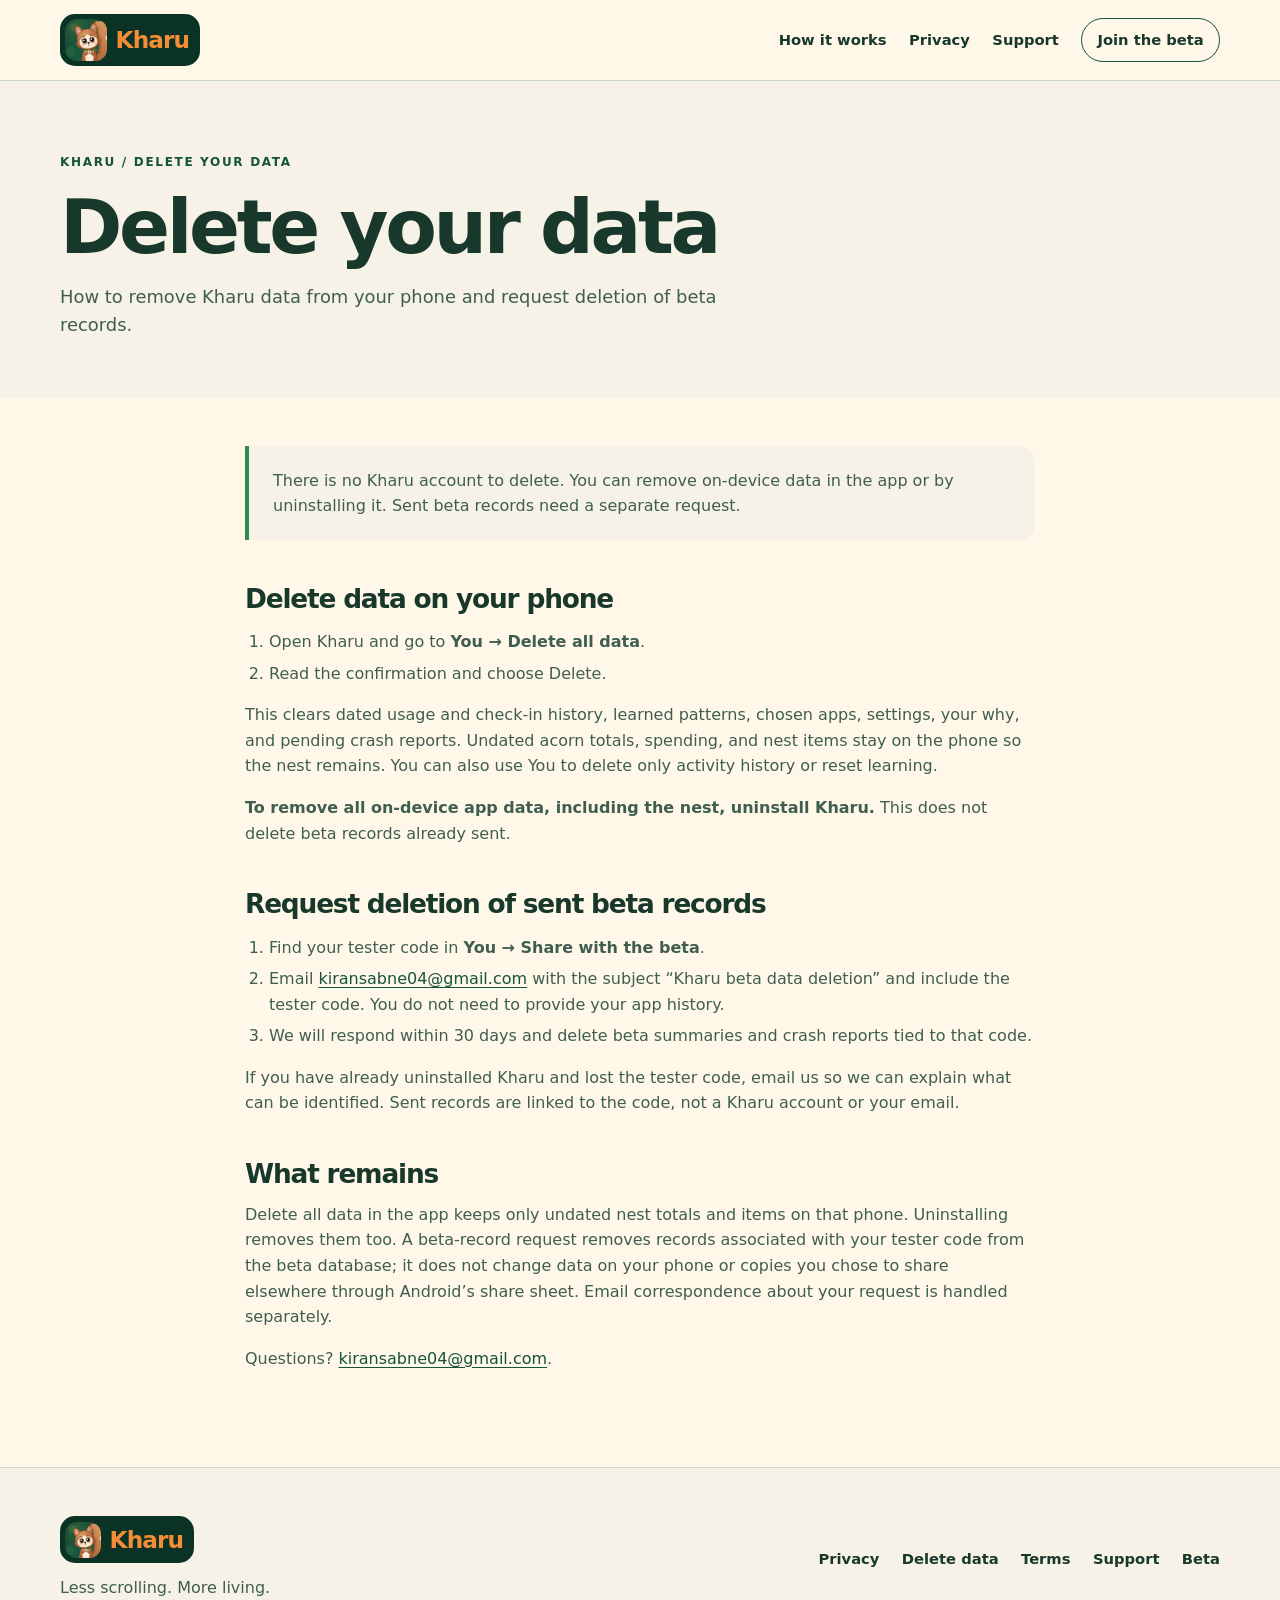
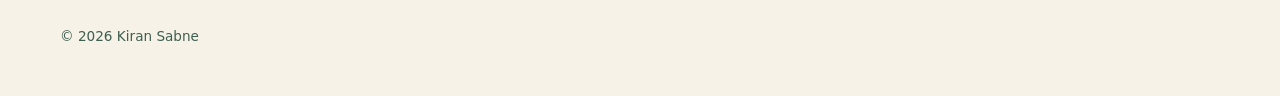
==== delete-data.html @ 49aa3b91 "Launch Kharu website" ====
<!doctype html>
<html lang="en">
<head>
  <meta charset="utf-8"><meta name="viewport" content="width=device-width, initial-scale=1"><meta name="theme-color" content="#0B3325">
  <title>Delete your data — Kharu</title><meta name="description" content="How to remove Kharu data from your phone and request deletion of beta records.">
  <meta property="og:type" content="website"><meta property="og:site_name" content="Kharu"><meta property="og:title" content="Delete your data — Kharu"><meta property="og:description" content="How to remove Kharu data from your phone and request deletion of beta records."><meta property="og:url" content="https://kharu.app/delete-data.html"><meta property="og:image" content="https://kharu.app/assets/feature-graphic-1024x500.png"><meta property="og:image:width" content="1024"><meta property="og:image:height" content="500">
  <meta name="twitter:card" content="summary_large_image"><meta name="twitter:title" content="Delete your data — Kharu"><meta name="twitter:description" content="How to remove Kharu data from your phone and request deletion of beta records."><meta name="twitter:image" content="https://kharu.app/assets/feature-graphic-1024x500.png">
  <link rel="icon" href="assets/kharu-icon.svg" type="image/svg+xml"><link rel="icon" href="assets/icon-512.png" type="image/png" sizes="512x512"><link rel="stylesheet" href="styles.css"><script src="script.js" defer>
</script></head>
<body><a class="skip-link" href="#main">Skip to content</a>
<header class="site-header"><div class="wrap header-inner"><a class="brand" href="index.html" aria-label="Kharu home"><img src="assets/kharu-icon.svg" alt="" width="42" height="42"><span>Kharu</span></a><nav aria-label="Main navigation"><a href="index.html#how">How it works</a><a href="index.html#privacy">Privacy</a><a href="support.html">Support</a><a class="nav-cta" href="beta.html">Join the beta</a></nav></div></header>
<main id="main"><header class="page-hero"><div class="wrap"><p class="eyebrow">Kharu / Delete your data</p><h1>Delete your data</h1><p>How to remove Kharu data from your phone and request deletion of beta records.</p></div></header><div class="wrap prose">
<div class="callout"><p>There is no Kharu account to delete. You can remove on-device data in the app or by uninstalling it. Sent beta records need a separate request.</p></div>
<h2>Delete data on your phone</h2><ol><li>Open Kharu and go to <strong>You → Delete all data</strong>.</li><li>Read the confirmation and choose Delete.</li></ol><p>This clears dated usage and check-in history, learned patterns, chosen apps, settings, your why, and pending crash reports. Undated acorn totals, spending, and nest items stay on the phone so the nest remains. You can also use You to delete only activity history or reset learning.</p><p><strong>To remove all on-device app data, including the nest, uninstall Kharu.</strong> This does not delete beta records already sent.</p>
<h2>Request deletion of sent beta records</h2><ol><li>Find your tester code in <strong>You → Share with the beta</strong>.</li><li>Email <a href="mailto:kiransabne04@gmail.com">kiransabne04@gmail.com</a> with the subject “Kharu beta data deletion” and include the tester code. You do not need to provide your app history.</li><li>We will respond within 30 days and delete beta summaries and crash reports tied to that code.</li></ol><p>If you have already uninstalled Kharu and lost the tester code, email us so we can explain what can be identified. Sent records are linked to the code, not a Kharu account or your email.</p>
<h2>What remains</h2><p>Delete all data in the app keeps only undated nest totals and items on that phone. Uninstalling removes them too. A beta-record request removes records associated with your tester code from the beta database; it does not change data on your phone or copies you chose to share elsewhere through Android’s share sheet. Email correspondence about your request is handled separately.</p><p>Questions? <a href="mailto:kiransabne04@gmail.com">kiransabne04@gmail.com</a>.</p></div></main><footer class="site-footer"><div class="wrap footer-inner"><div><a class="brand" href="index.html"><img src="assets/kharu-icon.svg" alt="" width="36" height="36"><span>Kharu</span></a><p>Less scrolling. More living.</p></div><nav aria-label="Footer navigation"><a href="privacy.html">Privacy</a><a href="delete-data.html">Delete data</a><a href="terms.html">Terms</a><a href="support.html">Support</a><a href="beta.html">Beta</a></nav><p class="copyright">© <span data-year>2026</span> Kiran Sabne</p></div></footer></body></html>
---- styles.css ----
:root{color-scheme:light dark;--pine:#0B3325;--forest:#15533B;--leaf:#318A50;--lime:#A8D873;--orange:#F58C36;--gold:#F3B446;--cream:#FFF8E9;--paper:#F7F2E7;--ink:#18382C;--muted:#668175;--night:#102119;--bg:var(--cream);--surface:#fffdf6;--surface-alt:var(--paper);--text:var(--ink);--subtle:#3f5e50;--accent:var(--forest);--border:#cad7ca;--shadow:0 16px 38px rgba(11,51,37,.09)}
*{box-sizing:border-box}html{scroll-behavior:smooth}body{margin:0;background:var(--bg);color:var(--text);font:400 1rem/1.6 system-ui,-apple-system,BlinkMacSystemFont,"Segoe UI",sans-serif}img{max-width:100%;height:auto}a{color:var(--accent);text-underline-offset:.18em}a:hover{text-decoration-thickness:2px}button{font:inherit}button,a{touch-action:manipulation}:focus-visible{outline:3px solid var(--orange);outline-offset:4px}.skip-link{position:absolute;top:-100px;left:1rem;z-index:20;padding:.6rem 1rem;background:var(--surface);border-radius:.5rem}.skip-link:focus{top:1rem}.wrap{width:min(100% - 2.5rem,1160px);margin-inline:auto}.narrow{max-width:790px}.site-header{background:var(--bg);border-bottom:1px solid var(--border)}.header-inner{min-height:80px;display:flex;align-items:center;justify-content:space-between;gap:1.5rem}.brand{display:inline-flex;align-items:center;gap:.55rem;padding:.3rem .7rem .3rem .3rem;border-radius:15px;background:var(--pine);color:var(--orange);font-size:1.45rem;font-weight:800;letter-spacing:-.04em;text-decoration:none;white-space:nowrap}.brand img{border-radius:12px}.site-header nav,.site-footer nav{display:flex;align-items:center;gap:1.4rem;flex-wrap:wrap}.site-header nav a,.site-footer nav a{text-decoration:none;color:var(--text);font-size:.92rem;font-weight:650}.site-header nav a:hover,.site-footer nav a:hover{text-decoration:underline}.nav-cta{padding:.58rem .95rem;border:1.5px solid var(--accent);border-radius:999px}.eyebrow{margin:0 0 .8rem;color:var(--accent);font-size:.75rem;font-weight:800;letter-spacing:.14em;text-transform:uppercase}h1,h2,h3,p{margin-top:0}h1,h2,h3{line-height:1.13;letter-spacing:-.045em}h1{font-size:clamp(3.1rem,7vw,6.3rem);margin-bottom:1.4rem}h1 em{font-style:normal;color:var(--forest)}h2{font-size:clamp(2rem,4vw,3.4rem);margin-bottom:2rem}h3{font-size:1.25rem;margin-bottom:.65rem}.lead{font-size:1.24rem;line-height:1.55;max-width:38rem;color:var(--subtle)}.lead-small{font-size:1.1rem;color:var(--subtle)}.hero{overflow:hidden;padding:clamp(4rem,7vw,7rem) 0 5rem;background:radial-gradient(circle at 84% 50%,rgba(168,216,115,.28),transparent 34%),var(--bg)}.hero-grid{display:grid;grid-template-columns:minmax(0,1.2fr) minmax(290px,.8fr);align-items:center;gap:3rem}.hero-copy{position:relative;z-index:1}.actions{display:flex;flex-wrap:wrap;gap:.8rem;margin:1.7rem 0 1rem}.button{min-height:48px;display:inline-flex;align-items:center;justify-content:center;gap:.7rem;padding:.78rem 1.25rem;border:2px solid transparent;border-radius:16px;text-decoration:none;font-weight:800;line-height:1.2;text-align:center}.button-primary{background:var(--forest);color:#fff;box-shadow:0 5px 0 var(--pine)}.button-primary:hover{background:var(--pine)}.button-secondary{border-color:var(--forest);color:var(--forest);background:transparent}.button-secondary:hover{background:rgba(49,138,80,.08)}.button-cream{background:var(--cream);color:var(--pine);box-shadow:0 5px 0 var(--lime)}.small-note{font-size:.88rem;color:var(--subtle)}.hero-art{display:flex;flex-direction:column;align-items:center;justify-content:center}.art-halo{position:relative;width:min(100%,390px);aspect-ratio:1;display:grid;place-items:center;border-radius:50%;background:radial-gradient(circle,#ddedc5 0 54%,rgba(168,216,115,.32) 55% 69%,transparent 70%)}.art-halo img{width:72%;border-radius:26%;box-shadow:var(--shadow)}.hero-note{margin-top:-.4rem;padding:.6rem 1.1rem;transform:rotate(-3deg);border-radius:999px;background:var(--surface);box-shadow:var(--shadow);font-weight:700}.section{padding:clamp(4rem,7vw,6.5rem) 0}.section-paper{background:var(--surface-alt)}.steps{display:grid;grid-template-columns:repeat(3,minmax(0,1fr));gap:1.3rem}.steps article{padding:1.8rem;border-top:3px solid var(--leaf);background:var(--surface);border-radius:0 0 22px 22px;box-shadow:var(--shadow)}.step-num{display:block;margin-bottom:1.3rem;color:var(--accent);font-size:.85rem;font-weight:800}.steps p,.feature-card p{margin-bottom:0;color:var(--subtle)}.feature-grid{display:grid;grid-template-columns:repeat(3,minmax(0,1fr));gap:1rem}.feature-card{min-height:220px;padding:1.55rem;border:1px solid var(--border);border-radius:22px;background:var(--surface)}.feature-icon{display:grid;place-items:center;width:42px;height:42px;margin-bottom:1rem;border-radius:13px;background:var(--lime);color:var(--pine);font-size:1.25rem;font-weight:800}.section-heading{display:flex;align-items:end;justify-content:space-between;gap:1rem}.section-heading h2{margin-bottom:.5rem}.strip-controls{display:flex;gap:.55rem;margin-bottom:.5rem}.strip-controls button{width:44px;height:44px;border:1px solid var(--accent);border-radius:50%;background:var(--surface);color:var(--accent);cursor:pointer}.strip-controls button:hover{background:var(--lime)}.screenshot-strip{display:flex;gap:1.3rem;overflow-x:auto;scroll-snap-type:x mandatory;scroll-padding-inline:1rem;padding:1rem .2rem 2rem;scrollbar-color:var(--leaf) transparent}.screenshot-strip figure{flex:0 0 min(58vw,230px);margin:0;scroll-snap-align:start}.screenshot-strip img{display:block;width:100%;aspect-ratio:390/844;object-fit:cover;border:1px solid var(--border);border-radius:24px;box-shadow:var(--shadow)}.screenshot-strip figcaption{padding:.8rem 0;font-weight:750;text-align:center}.privacy-section{background:var(--pine);color:var(--cream)}.privacy-section .eyebrow{color:var(--lime)}.privacy-section .lead-small{color:#e8f3e4}.privacy-section a{color:var(--lime)}.privacy-grid{display:grid;grid-template-columns:1fr 1fr;align-items:center;gap:4rem}.text-link{font-weight:750}.permission-card{padding:2rem;border:1px solid rgba(255,248,233,.3);border-radius:24px;background:rgba(255,248,233,.08)}.permission-card h3{margin-bottom:1.2rem}.permission-card dl{margin:0}.permission-card dt{margin-top:1rem;font-weight:800}.permission-card dd{margin:0;color:#e8f3e4}.faq-list{border-top:1px solid var(--border)}.faq-list details{border-bottom:1px solid var(--border);padding:1rem 0}.faq-list summary{cursor:pointer;font-weight:750;font-size:1.08rem}.faq-list details p{margin:1rem 0 0;color:var(--subtle)}.closing{padding:3.2rem 0;background:var(--forest);color:var(--cream)}.closing .eyebrow{color:var(--lime)}.closing h2{margin:0}.closing-inner{display:flex;justify-content:space-between;align-items:center;gap:2rem}.site-footer{padding:3rem 0;background:var(--surface-alt);border-top:1px solid var(--border)}.footer-inner{display:grid;grid-template-columns:1fr auto;gap:1rem 2rem}.footer-inner p{margin:.6rem 0 0;color:var(--subtle)}.copyright{grid-column:1/-1;font-size:.85rem}.page-hero{padding:4.5rem 0 2.5rem;background:var(--surface-alt)}.page-hero h1{font-size:clamp(2.6rem,6vw,4.7rem);margin-bottom:.8rem}.page-hero p:last-child{max-width:45rem;color:var(--subtle);font-size:1.12rem}.prose{max-width:790px;padding:3rem 0 5rem}.prose h2{font-size:1.65rem;margin:2.7rem 0 .8rem}.prose h3{font-size:1.15rem;margin:1.7rem 0 .5rem}.prose p,.prose li{color:var(--subtle)}.prose ul,.prose ol{padding-left:1.5rem}.prose li{margin:.35rem 0}.callout{padding:1.35rem 1.5rem;background:var(--surface-alt);border-left:4px solid var(--leaf);border-radius:0 15px 15px 0}.callout p:last-child{margin-bottom:0}.last-updated{font-size:.88rem}.two-column{display:grid;grid-template-columns:repeat(2,minmax(0,1fr));gap:1rem}.info-card{padding:1.4rem;background:var(--surface);border:1px solid var(--border);border-radius:18px}.info-card p:last-child{margin-bottom:0}.page-actions{display:flex;flex-wrap:wrap;gap:.8rem;margin-top:2rem}
@media(max-width:760px){.header-inner{align-items:flex-start;flex-direction:column;padding:1rem 0}.site-header nav{gap:.7rem 1.1rem}.site-header nav a{font-size:.85rem}.hero-grid,.privacy-grid{grid-template-columns:1fr}.hero{padding:3.7rem 0}.hero-art{max-width:310px;margin:auto}.steps,.feature-grid{grid-template-columns:repeat(2,minmax(0,1fr))}.privacy-grid{gap:2rem}.closing-inner{align-items:flex-start;flex-direction:column}.footer-inner{grid-template-columns:1fr}.copyright{grid-column:auto}}@media(max-width:520px){.wrap{width:min(100% - 2rem,1160px)}.hero-grid{gap:2rem}h1{font-size:3.15rem}.actions .button{width:100%}.steps,.feature-grid,.two-column{grid-template-columns:1fr}.feature-card{min-height:0}.screenshot-strip figure{flex-basis:72vw}.section{padding:3.6rem 0}.site-header nav{width:100%;gap:.45rem .85rem}.nav-cta{padding:.3rem .7rem}.page-hero{padding:3.2rem 0 2rem}.prose{padding:2rem 0 4rem}}
@media(prefers-color-scheme:dark){:root{--bg:var(--night);--surface:#193d2d;--surface-alt:var(--pine);--text:var(--cream);--subtle:#d6e8d7;--accent:var(--lime);--border:#496b56;--shadow:0 16px 38px rgba(0,0,0,.23)}h1 em{color:var(--lime)}.button-primary{background:var(--lime);color:var(--pine);box-shadow:0 5px 0 var(--leaf)}.button-primary:hover{background:#c2e69b}.button-secondary{border-color:var(--lime);color:var(--lime)}.button-secondary:hover{background:rgba(168,216,115,.1)}.feature-icon{background:var(--lime)}.privacy-section{background:#0b261c}.art-halo{background:radial-gradient(circle,#315f3a 0 54%,rgba(168,216,115,.18) 55% 69%,transparent 70%)}}
@media(prefers-reduced-motion:reduce){html{scroll-behavior:auto}*,*::before,*::after{animation-duration:.01ms!important;transition-duration:.01ms!important}}
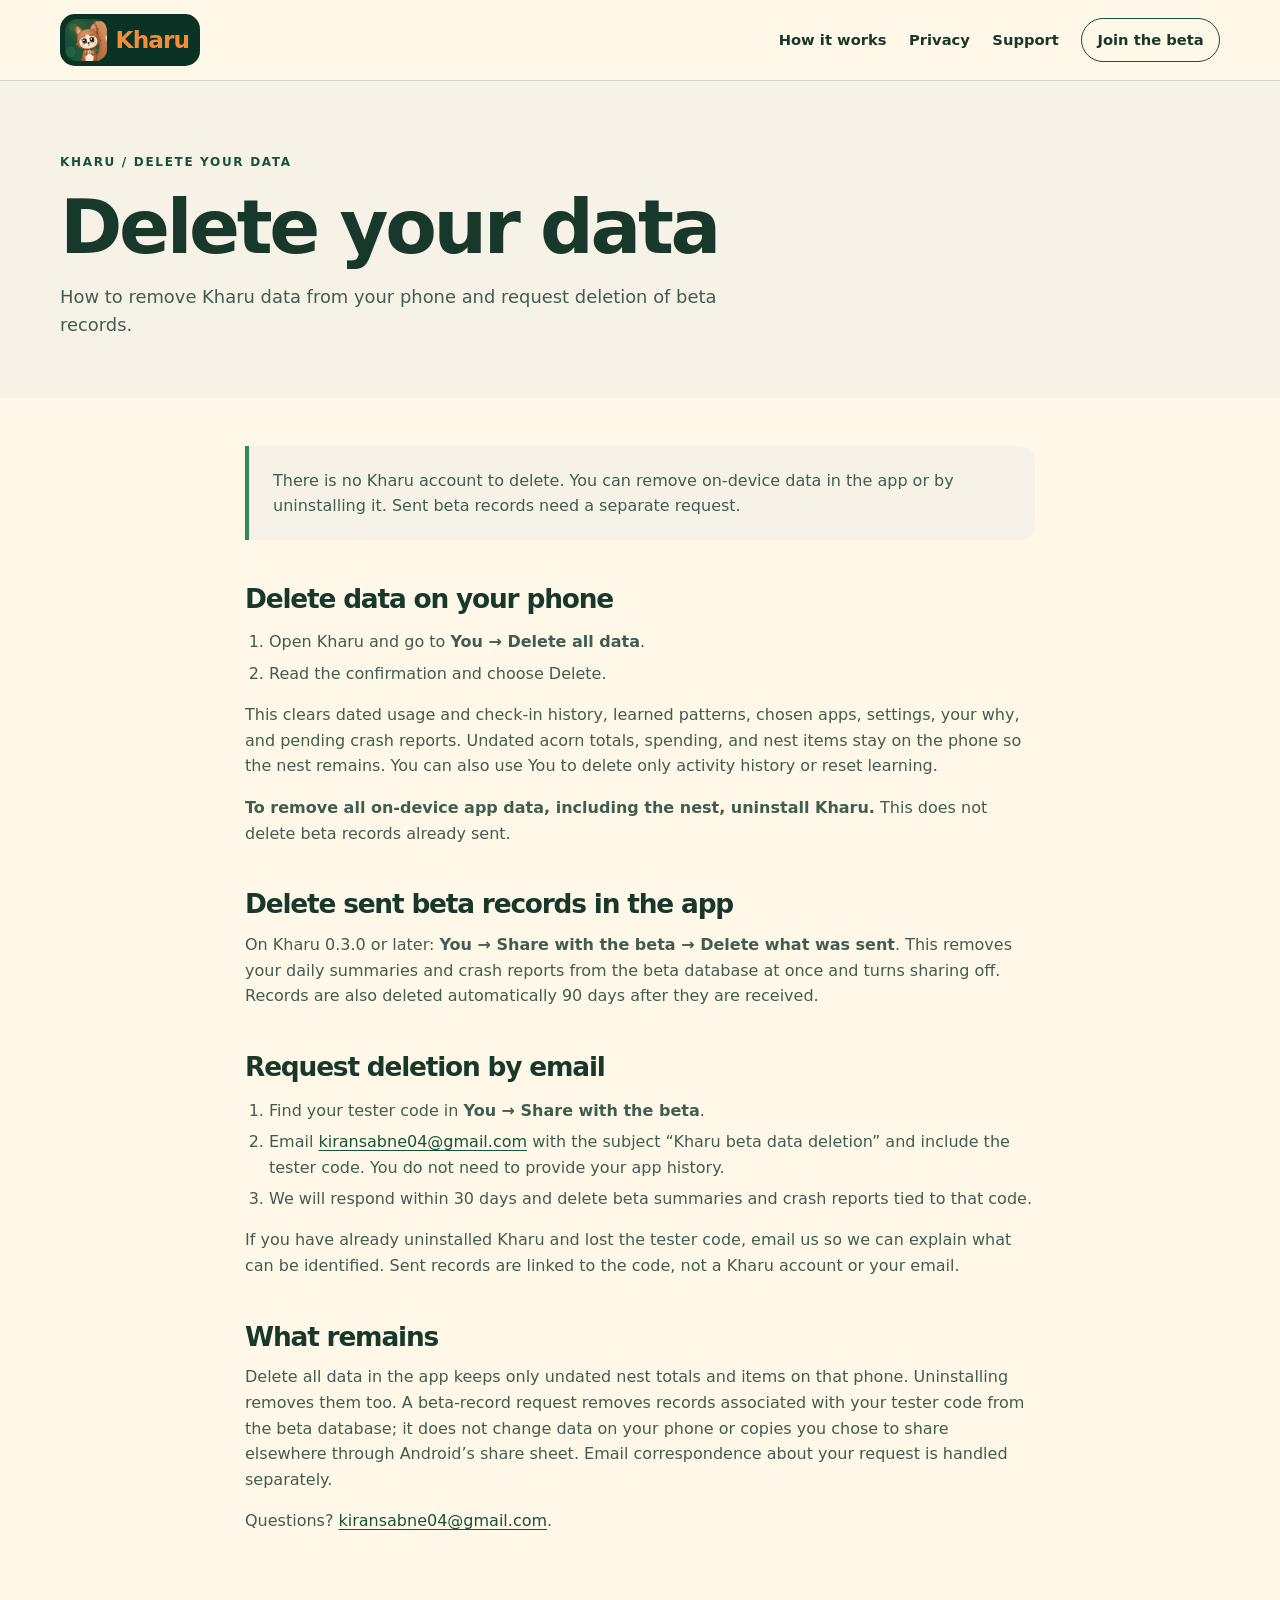
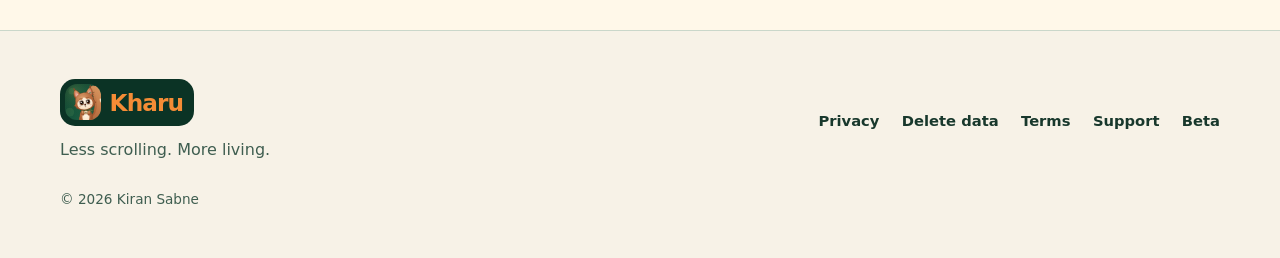
==== commit 6d3804a0: "Privacy and deletion pages for Kharu 0.3.x beta summaries Summary v3: counts in broad groups, no app" ====
--- a/delete-data.html
+++ b/delete-data.html
@@ -12,5 +12,5 @@
 <main id="main"><header class="page-hero"><div class="wrap"><p class="eyebrow">Kharu / Delete your data</p><h1>Delete your data</h1><p>How to remove Kharu data from your phone and request deletion of beta records.</p></div></header><div class="wrap prose">
 <div class="callout"><p>There is no Kharu account to delete. You can remove on-device data in the app or by uninstalling it. Sent beta records need a separate request.</p></div>
 <h2>Delete data on your phone</h2><ol><li>Open Kharu and go to <strong>You → Delete all data</strong>.</li><li>Read the confirmation and choose Delete.</li></ol><p>This clears dated usage and check-in history, learned patterns, chosen apps, settings, your why, and pending crash reports. Undated acorn totals, spending, and nest items stay on the phone so the nest remains. You can also use You to delete only activity history or reset learning.</p><p><strong>To remove all on-device app data, including the nest, uninstall Kharu.</strong> This does not delete beta records already sent.</p>
-<h2>Request deletion of sent beta records</h2><ol><li>Find your tester code in <strong>You → Share with the beta</strong>.</li><li>Email <a href="mailto:kiransabne04@gmail.com">kiransabne04@gmail.com</a> with the subject “Kharu beta data deletion” and include the tester code. You do not need to provide your app history.</li><li>We will respond within 30 days and delete beta summaries and crash reports tied to that code.</li></ol><p>If you have already uninstalled Kharu and lost the tester code, email us so we can explain what can be identified. Sent records are linked to the code, not a Kharu account or your email.</p>
+<h2>Delete sent beta records in the app</h2><p>On Kharu 0.3.0 or later: <strong>You → Share with the beta → Delete what was sent</strong>. This removes your daily summaries and crash reports from the beta database at once and turns sharing off. Records are also deleted automatically 90 days after they are received.</p><h2>Request deletion by email</h2><ol><li>Find your tester code in <strong>You → Share with the beta</strong>.</li><li>Email <a href="mailto:kiransabne04@gmail.com">kiransabne04@gmail.com</a> with the subject “Kharu beta data deletion” and include the tester code. You do not need to provide your app history.</li><li>We will respond within 30 days and delete beta summaries and crash reports tied to that code.</li></ol><p>If you have already uninstalled Kharu and lost the tester code, email us so we can explain what can be identified. Sent records are linked to the code, not a Kharu account or your email.</p>
 <h2>What remains</h2><p>Delete all data in the app keeps only undated nest totals and items on that phone. Uninstalling removes them too. A beta-record request removes records associated with your tester code from the beta database; it does not change data on your phone or copies you chose to share elsewhere through Android’s share sheet. Email correspondence about your request is handled separately.</p><p>Questions? <a href="mailto:kiransabne04@gmail.com">kiransabne04@gmail.com</a>.</p></div></main><footer class="site-footer"><div class="wrap footer-inner"><div><a class="brand" href="index.html"><img src="assets/kharu-icon.svg" alt="" width="36" height="36"><span>Kharu</span></a><p>Less scrolling. More living.</p></div><nav aria-label="Footer navigation"><a href="privacy.html">Privacy</a><a href="delete-data.html">Delete data</a><a href="terms.html">Terms</a><a href="support.html">Support</a><a href="beta.html">Beta</a></nav><p class="copyright">© <span data-year>2026</span> Kiran Sabne</p></div></footer></body></html>
